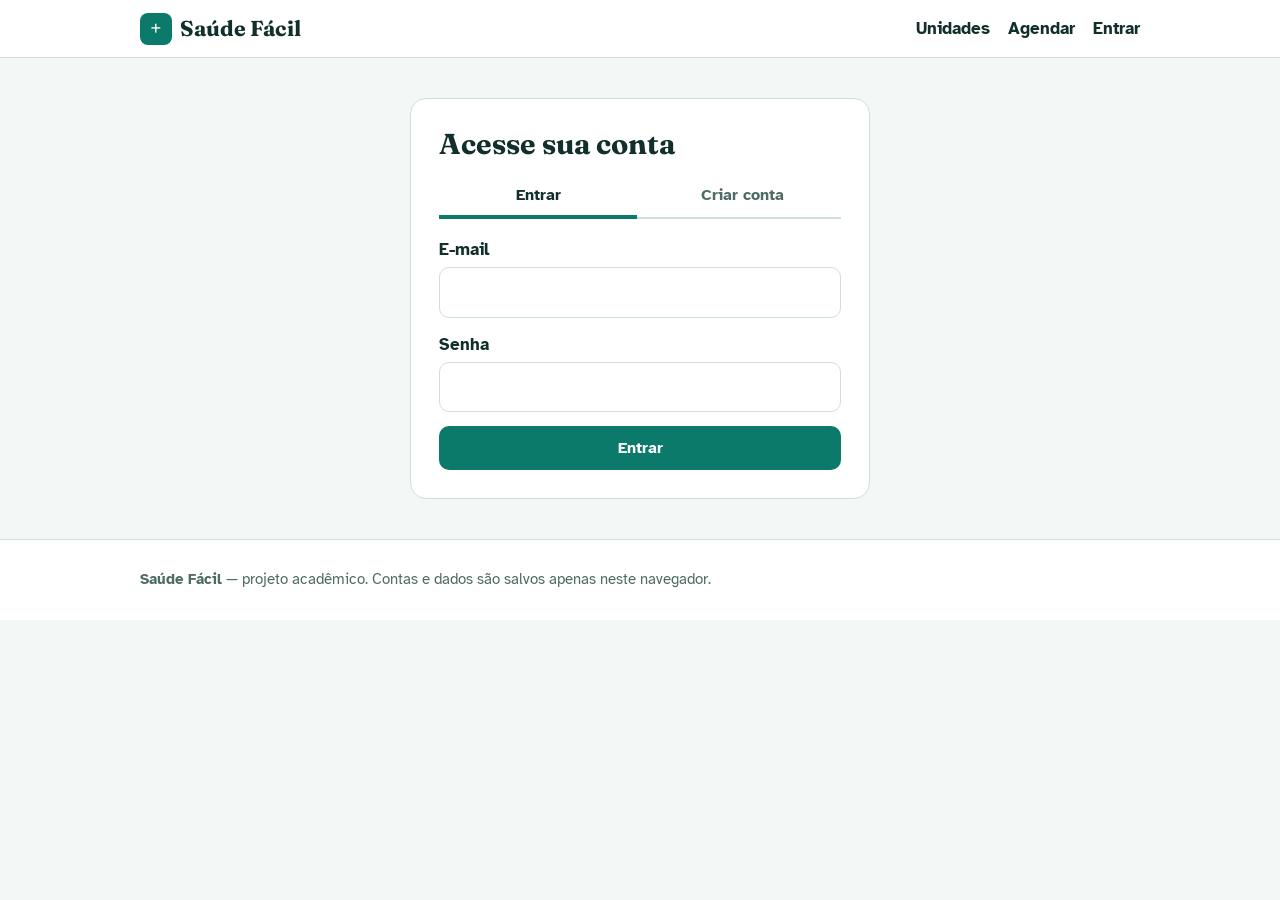
==== login.html @ 23fd5ec8 "area cliente" ====
<!DOCTYPE html>
<html lang="pt-BR">
<head>
  <meta charset="UTF-8">
  <meta name="viewport" content="width=device-width, initial-scale=1, viewport-fit=cover">
  <title>Entrar — Saúde Fácil</title>
  <link rel="preconnect" href="https://fonts.googleapis.com">
  <link rel="preconnect" href="https://fonts.gstatic.com" crossorigin>
  <link href="https://fonts.googleapis.com/css2?family=Atkinson+Hyperlegible:wght@400;700&family=Fraunces:opsz,wght@9..144,600;9..144,700&display=swap" rel="stylesheet">
  <link rel="stylesheet" href="css/style.css">
</head>
<body>
  <header>
    <div class="wrap bar">
      <a class="logo" href="index.html"><b>+</b> Saúde Fácil</a>
      <nav aria-label="Principal">
        <a href="index.html#unidades">Unidades</a>
        <a href="index.html#agendar">Agendar</a>
        <a href="login.html" id="nav-conta">Entrar</a>
      </nav>
    </div>
  </header>

  <main class="wrap auth">
    <div class="auth-card">
      <h1>Acesse sua conta</h1>

      <div class="abas" role="tablist">
        <button type="button" id="aba-entrar" role="tab" aria-selected="true">Entrar</button>
        <button type="button" id="aba-criar" role="tab" aria-selected="false">Criar conta</button>
      </div>

      <!-- Entrar -->
      <form id="form-entrar" novalidate>
        <div><label for="e-email">E-mail</label><input id="e-email" type="email" autocomplete="email" required></div>
        <div><label for="e-senha">Senha</label><input id="e-senha" type="password" autocomplete="current-password" required></div>
        <button class="btn" type="submit">Entrar</button>
      </form>

      <!-- Criar conta -->
      <form id="form-criar" novalidate hidden>
        <div><label for="c-nome">Nome completo</label><input id="c-nome" autocomplete="name" required></div>
        <div><label for="c-email">E-mail</label><input id="c-email" type="email" autocomplete="email" required></div>
        <div><label for="c-cartao">Cartão SUS (CNS)</label><input id="c-cartao" inputmode="numeric" maxlength="15" placeholder="15 dígitos" required></div>
        <div><label for="c-tel">Telefone com DDD</label><input id="c-tel" type="tel" autocomplete="tel" required></div>
        <div><label for="c-senha">Senha</label><input id="c-senha" type="password" autocomplete="new-password" required>
          <p class="hint">Mínimo de 6 caracteres.</p></div>
        <div><label for="c-senha2">Repita a senha</label><input id="c-senha2" type="password" autocomplete="new-password" required></div>
        <button class="btn" type="submit">Criar conta</button>
      </form>

      <p id="auth-msg" class="auth-msg" role="alert" hidden></p>
    </div>
  </main>

  <footer>
    <div class="wrap"><strong>Saúde Fácil</strong> — projeto acadêmico. Contas e dados são salvos apenas neste navegador.</div>
  </footer>

  <script src="js/auth.js"></script>
  <script src="js/login.js"></script>
</body>
</html>
---- css/style.css ----
/* =========================================================
   Saúde Fácil — style.css
   Índice:
   1. Variáveis (cores e tema claro/escuro)
   2. Reset e base
   3. Layout geral
   4. Cabeçalho
   5. Botões
   6. Hero
   7. Como funciona
   8. Unidades e filtros
   9. Formulário de agendamento
   10. Rodapé
   11. Responsivo e acessibilidade
   ========================================================= */

/* ---------- 1. Variáveis ---------- */
:root {
    --bg: #f3f8f6;
    --surface: #ffffff;
    --ink: #12302b;
    --muted: #4f6b65;
    --line: #cfe0db;
    --brand: #0b7a6b;
    --brand-ink: #ffffff;
    --accent: #1d4e89;
    --warn: #b4540a;
    --ok: #17794a;
  
    box-sizing: border-box;
    padding-top: env(safe-area-inset-top, 0px);
    padding-bottom: env(safe-area-inset-bottom, 0px);
  }
  
  /* Tema escuro automático (segue o sistema do usuário) */
  @media (prefers-color-scheme: dark) {
    :root:not([data-theme="light"]) {
      --bg: #0e1b19;
      --surface: #15272a;
      --ink: #e6f2ef;
      --muted: #9bb5ae;
      --line: #26403d;
      --brand: #3fc2ad;
      --brand-ink: #08201c;
      --accent: #7fb2ee;
      --warn: #f0a35e;
      --ok: #58cf93;
      color-scheme: dark;
    }
  }
  
  /* Tema escuro forçado (útil se criarem um botão de tema depois) */
  :root[data-theme="dark"] {
    --bg: #0e1b19;
    --surface: #15272a;
    --ink: #e6f2ef;
    --muted: #9bb5ae;
    --line: #26403d;
    --brand: #3fc2ad;
    --brand-ink: #08201c;
    --accent: #7fb2ee;
    --warn: #f0a35e;
    --ok: #58cf93;
    color-scheme: dark;
  }
  
  /* ---------- 2. Reset e base ---------- */
  html {
    scroll-padding-top: calc(env(safe-area-inset-top, 0px) + 70px);
    scroll-behavior: smooth;
  }
  
  *, *::before, *::after { box-sizing: border-box; }
  
  body {
    margin: 0;
    background: var(--bg);
    color: var(--ink);
    font: 400 17px/1.55 "Atkinson Hyperlegible", system-ui, sans-serif;
  }
  
  h1, h2, h3 {
    font-family: Fraunces, Georgia, serif;
    line-height: 1.15;
    margin: 0 0 .5em;
  }
  h1 { font-size: clamp(2rem, 5vw, 3.3rem); }
  h2 { font-size: clamp(1.5rem, 3vw, 2rem); }
  h3 { font-size: 1.15rem; }
  
  a { color: var(--accent); }
  
  :focus-visible {
    outline: 3px solid var(--accent);
    outline-offset: 2px;
  }
  
  [hidden] { display: none !important; }
  
  /* ---------- 3. Layout geral ---------- */
  .wrap {
    max-width: 1040px;
    margin: 0 auto;
    padding: 0 20px;
  }
  
  section { padding: 40px 0; }
  
  /* ---------- 4. Cabeçalho ---------- */
  header {
    background: var(--surface);
    border-bottom: 1px solid var(--line);
    position: sticky;
    top: env(safe-area-inset-top, 0px);
    z-index: 5;
  }
  
  .bar {
    display: flex;
    align-items: center;
    justify-content: space-between;
    gap: 12px;
    padding: 12px 20px;
    flex-wrap: wrap;
  }
  
  .logo {
    display: flex;
    align-items: center;
    gap: 8px;
    font-family: Fraunces, serif;
    font-weight: 700;
    font-size: 1.35rem;
    color: var(--ink);
    text-decoration: none;
  }
  
  .logo b {
    display: grid;
    place-items: center;
    width: 32px;
    height: 32px;
    border-radius: 8px;
    background: var(--brand);
    color: var(--brand-ink);
    font-size: 1.3rem;
    line-height: 1;
  }
  
  nav { display: flex; gap: 18px; flex-wrap: wrap; }
  nav a { color: var(--ink); font-weight: 700; text-decoration: none; }
  nav a:hover { text-decoration: underline; }
  
  /* ---------- 5. Botões ---------- */
  .btn {
    display: inline-block;
    border: 0;
    border-radius: 10px;
    padding: 12px 20px;
    font: 700 1rem "Atkinson Hyperlegible", sans-serif;
    background: var(--brand);
    color: var(--brand-ink);
    cursor: pointer;
    text-decoration: none;
  }
  .btn:hover { filter: brightness(1.08); }
  
  .btn.alt {
    background: transparent;
    color: var(--ink);
    border: 2px solid var(--line);
  }
  
  /* ---------- 6. Hero ---------- */
  .hero {
    display: grid;
    grid-template-columns: 1.2fr 1fr;
    gap: 32px;
    align-items: center;
    padding-top: 56px;
    padding-bottom: 40px;
  }
  
  .hero p {
    max-width: 52ch;
    color: var(--muted);
    font-size: 1.1rem;
  }
  
  .cta { display: flex; gap: 12px; flex-wrap: wrap; margin-top: 20px; }
  
  /* Comprovante de exemplo */
  .ticket {
    background: var(--surface);
    border: 2px dashed var(--brand);
    border-radius: 16px;
    padding: 22px;
  }
  .ticket dl {
    display: grid;
    grid-template-columns: auto 1fr;
    gap: 8px 16px;
    margin: 0;
  }
  .ticket dt { color: var(--muted); }
  .ticket dd { margin: 0; font-weight: 700; }
  
  .ticket .tag {
    display: inline-block;
    margin-bottom: 12px;
    padding: 2px 12px;
    border-radius: 99px;
    background: var(--ok);
    color: #fff;
    font-size: .9rem;
  }
  
  /* ---------- 7. Como funciona ---------- */
  .steps {
    display: grid;
    grid-template-columns: repeat(3, 1fr);
    gap: 16px;
    padding: 0;
    list-style: none;
    counter-reset: passo;
  }
  
  .steps li {
    counter-increment: passo;
    background: var(--surface);
    border: 1px solid var(--line);
    border-radius: 12px;
    padding: 20px;
  }
  
  .steps li::before {
    content: counter(passo);
    display: grid;
    place-items: center;
    width: 34px;
    height: 34px;
    margin-bottom: 10px;
    border-radius: 50%;
    background: var(--brand);
    color: var(--brand-ink);
    font-weight: 700;
  }
  
  .steps p { margin: 0; color: var(--muted); }
  
  /* ---------- 8. Unidades e filtros ---------- */
  label { display: block; margin-bottom: 4px; font-weight: 700; }
  
  input, select {
    width: 100%;
    padding: 11px 12px;
    border-radius: 10px;
    border: 1.5px solid var(--line);
    background: var(--surface);
    color: var(--ink);
    font: inherit;
  }
  
  .filters { display: flex; flex-wrap: wrap; gap: 10px; margin-bottom: 18px; }
  .filters > div { flex: 1 1 200px; }
  
  .units {
    display: grid;
    grid-template-columns: repeat(auto-fill, minmax(290px, 1fr));
    gap: 16px;
  }
  
  .unit {
    display: flex;
    flex-direction: column;
    gap: 6px;
    background: var(--surface);
    border: 1px solid var(--line);
    border-radius: 12px;
    padding: 18px;
  }
  .unit p { margin: 0; color: var(--muted); font-size: .95rem; }
  .unit .btn { margin-top: auto; text-align: center; }
  
  .badge {
    align-self: flex-start;
    padding: 2px 10px;
    border: 1.5px solid currentColor;
    border-radius: 6px;
    font-size: .85rem;
    font-weight: 700;
  }
  .badge.upa { color: var(--warn); }
  .badge.ubs { color: var(--ok); }
  
  .empty {
    padding: 20px;
    border: 1px dashed var(--line);
    border-radius: 12px;
    color: var(--muted);
  }
  
  /* Busca por localização */
  .geo {
    display: flex;
    flex-wrap: wrap;
    align-items: flex-end;
    gap: 12px 16px;
    margin-bottom: 18px;
  }
  .geo > div { min-width: 140px; }
  .geo-status { flex: 1 1 100%; margin: 0; color: var(--muted); }
  .geo-status.erro { color: var(--warn); font-weight: 700; }
  .btn:disabled { opacity: .6; cursor: wait; }
  
  /* ---------- 9. Formulário de agendamento ---------- */
  .aviso {
    margin-bottom: 16px;
    padding: 14px 18px;
    background: var(--surface);
    border-left: 6px solid var(--warn);
    border-radius: 8px;
  }
  
  .form {
    display: grid;
    grid-template-columns: 1fr 1fr;
    gap: 16px;
    background: var(--surface);
    border: 1px solid var(--line);
    border-radius: 16px;
    padding: 24px;
  }
  .form .full { grid-column: 1 / -1; }
  
  .hint { margin: 4px 0 0; color: var(--muted); font-size: .9rem; }
  
  .msg {
    margin-top: 16px;
    padding: 16px;
    background: var(--surface);
    border: 2px solid var(--ok);
    border-radius: 12px;
  }
  
  /* ---------- 10. Rodapé ---------- */
  footer {
    padding: 28px 0;
    background: var(--surface);
    border-top: 1px solid var(--line);
    color: var(--muted);
    font-size: .95rem;
  }
  
  /* ---------- 11. Responsivo e acessibilidade ---------- */
  @media (max-width: 760px) {
    .hero, .steps, .form { grid-template-columns: 1fr; }
    .hero { padding-top: 32px; }
  }
  
  @media (prefers-reduced-motion: reduce) {
    html { scroll-behavior: auto; }
  }
  
  /* ---------- 12. Login e área do cliente ---------- */
  .auth { padding-top: 40px; padding-bottom: 40px; }
  .auth-card {
    max-width: 460px;
    margin: 0 auto;
    padding: 28px;
    background: var(--surface);
    border: 1px solid var(--line);
    border-radius: 16px;
  }
  .auth-card h1 { font-size: 1.8rem; }
  .auth-card form { display: grid; gap: 14px; }
  
  .abas { display: flex; gap: 6px; margin-bottom: 18px; border-bottom: 2px solid var(--line); }
  .abas button {
    flex: 1;
    padding: 10px;
    border: 0;
    border-bottom: 4px solid transparent;
    margin-bottom: -2px;
    background: none;
    color: var(--muted);
    font: 700 1rem "Atkinson Hyperlegible", sans-serif;
    cursor: pointer;
  }
  .abas button[aria-selected="true"] { color: var(--ink); border-bottom-color: var(--brand); }
  
  .auth-msg { margin: 14px 0 0; padding: 12px; border-left: 6px solid var(--warn); border-radius: 8px; background: var(--bg); }
  
  .conta { padding-top: 40px; padding-bottom: 20px; }
  .perfil { margin: 0 0 16px; color: var(--muted); }
  
  .agenda { display: grid; gap: 12px; }
  .ag {
    display: flex;
    justify-content: space-between;
    align-items: flex-start;
    gap: 16px;
    flex-wrap: wrap;
    padding: 18px;
    background: var(--surface);
    border: 1px solid var(--line);
    border-left-width: 6px;
    border-radius: 12px;
  }
  .ag.proximo { border-left-color: var(--ok); }
  .ag.realizado { border-left-color: var(--accent); }
  .ag.cancelado { border-left-color: var(--warn); }
  .ag p { margin: 0; color: var(--muted); }
  .ag h3 { margin: 6px 0; }
  
  .status { font-size: .85rem; font-weight: 700; }
  .status.proximo { color: var(--ok); }
  .status.realizado { color: var(--accent); }
  .status.cancelado { color: var(--warn); }
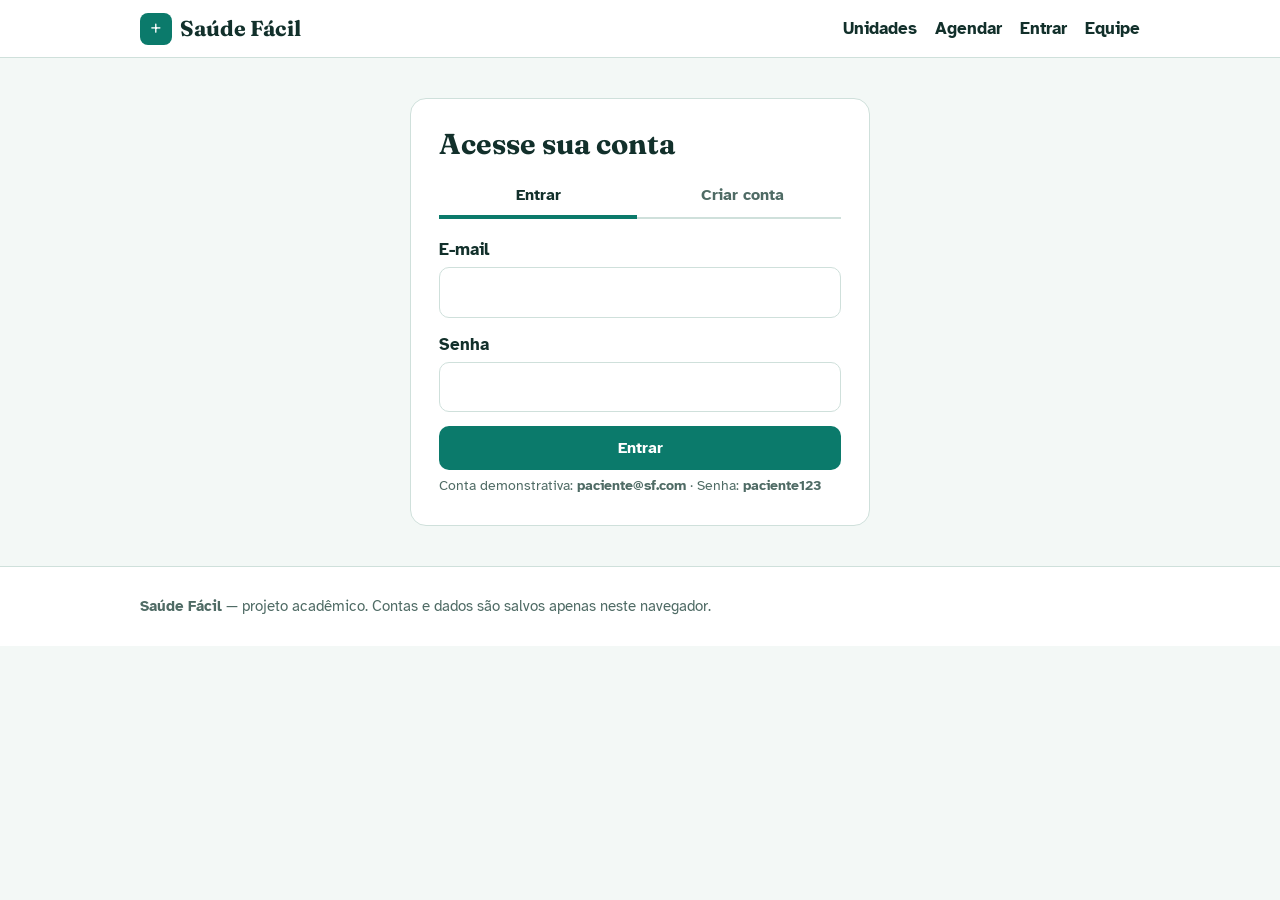
==== commit aeb4fb95: "update + CRM" ====
--- a/login.html
+++ b/login.html
@@ -17,6 +17,7 @@
         <a href="index.html#unidades">Unidades</a>
         <a href="index.html#agendar">Agendar</a>
         <a href="login.html" id="nav-conta">Entrar</a>
+        <a href="painel.html">Equipe</a>
       </nav>
     </div>
   </header>
@@ -50,6 +51,7 @@
       </form>
 
       <p id="auth-msg" class="auth-msg" role="alert" hidden></p>
+      <p class="hint">Conta demonstrativa: <strong>paciente@sf.com</strong> · Senha: <strong>paciente123</strong></p>
     </div>
   </main>
 
--- a/css/style.css
+++ b/css/style.css
@@ -416,4 +416,11 @@
   .status { font-size: .85rem; font-weight: 700; }
   .status.proximo { color: var(--ok); }
   .status.realizado { color: var(--accent); }
-  .status.cancelado { color: var(--warn); }+  .status.cancelado { color: var(--warn); }
+/* Edição de perfil do paciente */
+.perfil-acoes { display: flex; gap: 10px; flex-wrap: wrap; margin: 12px 0 20px; }
+.perfil-edit { margin: 16px 0 24px; padding: 20px; border: 1px solid var(--line); border-radius: 14px; background: var(--surface); }
+.perfil-edit h2 { margin-bottom: 12px; }
+.perfil-edit-grid { display: grid; grid-template-columns: 1fr 1fr; gap: 12px; }
+.perfil-edit-grid input { margin-top: 4px; }
+@media (max-width: 640px) { .perfil-edit-grid { grid-template-columns: 1fr; } }
